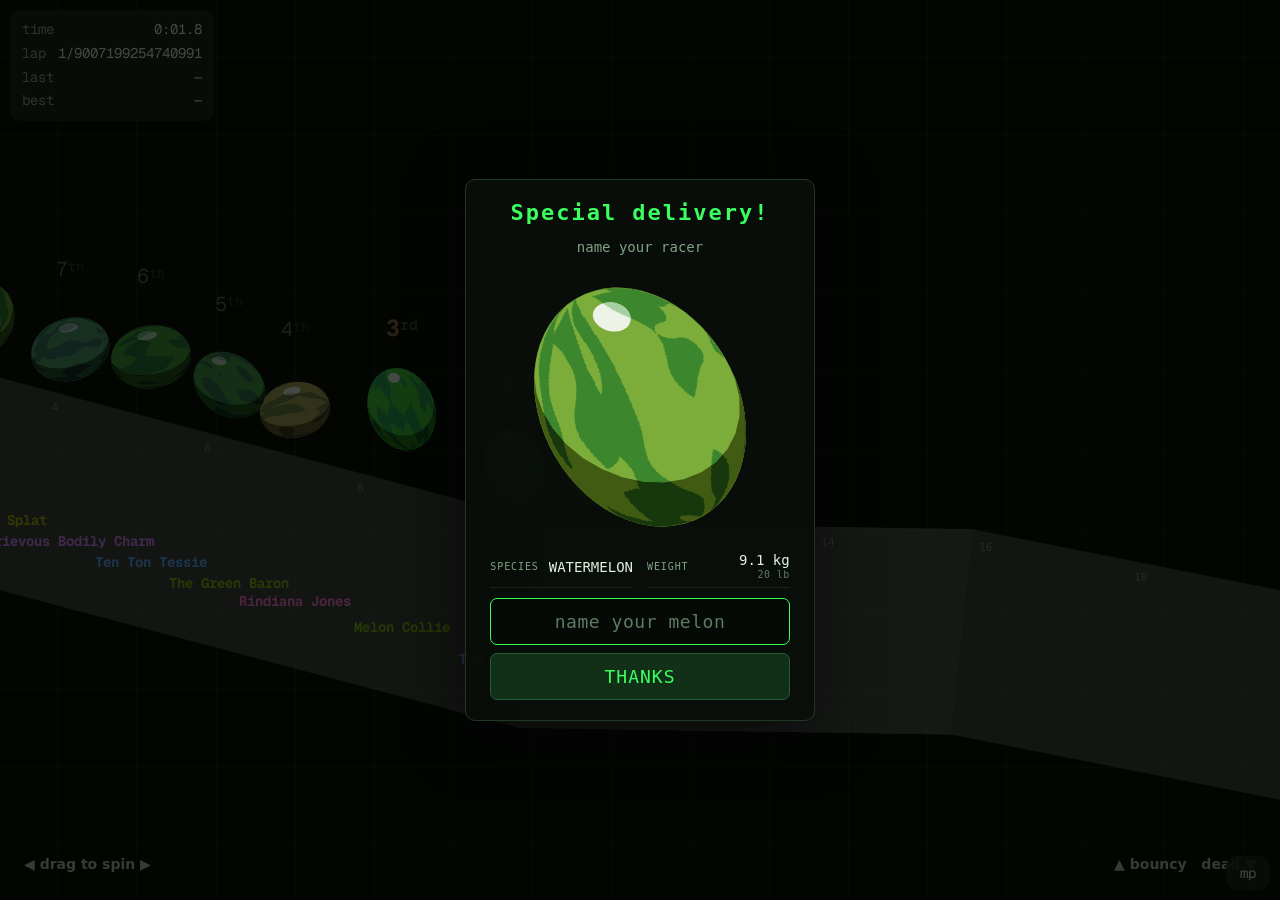
==== index.html @ 200ed96b "Add files via upload" ====
<!DOCTYPE html>
<html lang="en">
<head>
  <meta charset="UTF-8" />
  <meta name="viewport" content="width=device-width, initial-scale=1.0, maximum-scale=1.0, user-scalable=no, viewport-fit=cover" />
  <meta name="theme-color" content="#000000" />
  <title>Fast Fruit</title>
  <meta name="description" content="A physics racing game about melons, momentum, and arriving at the wrong angle. Race the pack, smash spectacularly, beat your friends' ghosts." />

  <!-- LAUNCH TODO: replace SITE_URL below with your deployed URL
       (e.g. https://yourname.github.io/fast-fruit/) in all og:/twitter: tags.
       Preview images MUST be absolute URLs or messengers ignore them. -->
  <meta property="og:type" content="website" />
  <meta property="og:title" content="Fast Fruit" />
  <meta property="og:description" content="Melon racing with real physics. Hold to roll. Try not to explode. Beat my ghost." />
  <meta property="og:url" content="SITE_URL/" />
  <meta property="og:image" content="SITE_URL/icons/og.png" />
  <meta property="og:image:width" content="1200" />
  <meta property="og:image:height" content="630" />
  <meta name="twitter:card" content="summary_large_image" />
  <meta name="twitter:title" content="Fast Fruit" />
  <meta name="twitter:description" content="Melon racing with real physics. Beat my ghost." />
  <meta name="twitter:image" content="SITE_URL/icons/og.png" />

  <link rel="icon" href="favicon.svg" type="image/svg+xml" />
  <link rel="apple-touch-icon" href="icons/icon-192.png" />
  <script>
    // PWA dressing only when actually served: on file:// the manifest
    // fetch trips CORS (origin null) and logs a console error, and
    // service workers can't register anyway. file:// must run CLEAN.
    if (location.protocol !== 'file:') {
      const l = document.createElement('link');
      l.rel = 'manifest'; l.href = 'manifest.webmanifest';
      document.head.appendChild(l);
    }
  </script>
  <link rel="preconnect" href="https://fonts.googleapis.com" />
  <link rel="preconnect" href="https://fonts.gstatic.com" crossorigin />
  <link href="https://fonts.googleapis.com/css2?family=Geist+Mono:wght@400;700&display=swap" rel="stylesheet" />
  <link rel="stylesheet" href="styles.css" />
</head>
<body>
  <canvas id="game"></canvas>

  <!-- HUD: read-only telemetry. Renderer never touches this; hud.js owns it. -->
  <div id="hud" aria-hidden="true">
    <div class="hud-row"><span class="hud-label">time</span><span id="hud-time">0:00.0</span></div>
    <div class="hud-row cockpit-only"><span class="hud-label">dist</span><span id="hud-dist">0.0 m</span></div>
    <div class="hud-row cockpit-only"><span class="hud-label">speed</span><span id="hud-speed">0.0</span></div>
    <div class="hud-row cockpit-only"><span class="hud-label">spin</span><span id="hud-spin">0.0</span></div>
    <div class="hud-row cockpit-only"><span class="hud-label">impact</span><span id="hud-impact">—</span></div>
    <div class="hud-row cockpit-only"><span class="hud-label">vs bot</span><span id="hud-bot">—</span></div>
    <div class="hud-row"><span class="hud-label">lap</span><span id="hud-lap">—</span></div>
    <div class="hud-row"><span class="hud-label">last</span><span id="hud-last">—</span></div>
    <div class="hud-row"><span class="hud-label">best</span><span id="hud-best">—</span></div>
  </div>

  <!-- Debug tuning panel mounts here; built by debug.js from CONFIG schema -->
  <div id="debug-root"></div>

  <!-- Quick respawn: back to track start -->

  <!-- Touch hint, fades after first input -->
  <div id="touch-hint">
    <span class="hint-left">◀ drag to spin ▶</span>
    <span class="hint-right">▲ bouncy &nbsp; dead ▼</span>
  </div>

  <!-- Classic scripts, no modules: load order IS the dependency order. -->
  <script src="js/type.js"></script>
  <script src="js/devtools.js"></script>
  <script src="js/dmath.js"></script>
  <script src="js/config.js"></script>
  <script src="js/fruits.js"></script>
  <script src="js/state.js"></script>
  <script src="js/melon.js"></script>
  <script src="js/terrain.js"></script>
  <script src="js/strand.js"></script>
  <script src="js/slab.js"></script>
  <script src="js/tracks.js"></script>
  <script src="js/debris.js"></script>
  <script src="js/billboards.js"></script>
  <script src="js/boards.js"></script>
  <script src="js/events.js"></script>
  <script src="js/damage.js"></script>
  <script src="js/pilot.js"></script>
  <script src="js/physics.js"></script>
  <script src="js/input.js"></script>
  <script src="js/palette.js"></script>
  <script src="js/pxfont.js"></script>
  <script src="js/oklab.js"></script>
  <script src="js/shading.js"></script>
  <!-- sky.js AFTER shading.js: the library's stops are solved at
       definition time through shading's own HSL converters, which
       is what makes the classic hours byte-identical. -->
  <script src="js/sky.js"></script>
  <!-- cloud.js AFTER sky.js and shading.js: the layer maps the sky's
       stated entries and shades under the one rig. -->
  <script src="js/cloud.js"></script>
  <script src="js/renderer.js"></script>
  <script src="js/studio.js"></script>
  <script src="js/hud.js"></script>
  <script src="js/debug.js"></script>
  <script src="js/names.js"></script>
  <script src="js/roster.js"></script>
  <script src="js/decals.js"></script>
  <script src="js/xp.js"></script>
  <script src="js/emote.js"></script>
  <script src="js/audio.js"></script>
  <script src="js/deaths.js"></script>
  <script src="js/ghost.js"></script>
  <script src="js/net.js"></script>
  <script src="js/webrtc.js"></script>
  <script src="js/autopilot.js"></script>
  <script src="js/exhibition.js"></script>
  <script src="js/racewatch.js"></script>
  <script src="js/ticker.js"></script>
  <script src="js/gridstart.js"></script>
  <script src="js/finishline.js"></script>
  <script src="js/cup.js"></script>
  <script src="js/resume.js"></script>
  <script src="js/flow.js"></script>
  <script src="js/editor.js"></script>
  <script src="js/main.js"></script>
  <script src="js/mp.js"></script>
<script>
  // PWA: offline play + home-screen install. Network-first, so deploys
  // are always fresh online; the cache only answers when offline.
  if ('serviceWorker' in navigator && location.protocol !== 'file:') {
    window.addEventListener('load', () => navigator.serviceWorker.register('sw.js').catch(() => {}));
  }
</script>
</body>
</html>
---- styles.css ----
/* ---------- SCREEN LANES ----------
   Fixed controls live in named lanes so nothing has to guess where
   anything else is. Two rules:

     PLAYER controls own the corners: HUD top-left, pause top-right,
     multiplayer bottom-right.

     DEV controls stack VERTICALLY down the left edge, beneath the
     HUD. Vertical is the important word: the old arrangement offset
     dev buttons horizontally from the right edge, so a button whose
     label changed width ('tune' -> 'close') could overlap its
     neighbour. A vertical stack is immune to label width.

   Because the lanes are declared once here, turning the dev gate on
   can never shift or cover a player control. */
:root {
  --lane-t: max(10px, env(safe-area-inset-top));
  --lane-r: max(10px, env(safe-area-inset-right));
  --lane-l: max(10px, env(safe-area-inset-left));
  --lane-b: max(10px, env(safe-area-inset-bottom));
  /* MEASURED, not guessed: hud.js publishes the real box (see
     publishHudBox). These are only the fallbacks for the first frame
     and for any build without the HUD. The cockpit toggle reveals
     extra telemetry rows, so a fixed 76px left the dev stack sitting
     underneath the taller HUD. */
  --hud-h: 76px;
  --hud-w: 128px;
  --dev-step: 40px;       /* vertical pitch of the dev stack */
  --dev-top: calc(var(--lane-t) + var(--hud-h));
}
/* ============================================================
   Fast Fruit — Stage 1
   The canvas is the game. Everything else is overlay chrome.
   ============================================================ */

:root {
  --panel-bg: rgba(20, 28, 18, 0.88);
  --panel-fg: #e8f2df;
  --panel-accent: #ff5d73;   /* watermelon flesh */
  --panel-dim: #93a689;
  --mono: "Geist Mono", ui-monospace, "SF Mono", Menlo, Consolas, monospace;
}

* { margin: 0; padding: 0; box-sizing: border-box; }

html, body {
  height: 100%;
  overflow: hidden;
  overscroll-behavior: none;
  background: #000000;
  font-family: system-ui, -apple-system, sans-serif;
}

/* The game surface. touch-action: none is load-bearing:
   without it, mobile browsers steal our pointer events for scrolling. */
#game {
  position: fixed;
  inset: 0;
  width: 100%;
  height: 100%;
  display: block;
  touch-action: none;
  -webkit-user-select: none;
  user-select: none;
  -webkit-tap-highlight-color: transparent;
}

/* ---------- HUD (top-left telemetry) ---------- */
#hud {
  position: fixed;
  top: max(10px, env(safe-area-inset-top));
  left: max(10px, env(safe-area-inset-left));
  padding: 8px 12px;
  background: var(--panel-bg);
  color: var(--panel-fg);
  border-radius: 10px;
  font-family: var(--mono);
  font-size: var(--fs-body);
  line-height: 1.7;
  pointer-events: none;
  min-width: 128px;
}
.hud-row { display: flex; justify-content: space-between; gap: 12px; }
.hud-label { color: var(--panel-dim); }
#hud-impact { color: var(--panel-accent); }

/* ---------- Touch hint ---------- */
#touch-hint {
  position: fixed;
  inset: 0;
  display: flex;
  align-items: flex-end;
  justify-content: space-between;
  padding: 0 24px calc(28px + env(safe-area-inset-bottom));
  pointer-events: none;
  color: rgba(255, 255, 255, 0.75);
  font-size: var(--fs-body);
  font-weight: 600;
  text-shadow: 0 1px 3px rgba(0,0,0,0.4);
  transition: opacity 0.6s ease;
}
#touch-hint.hidden { opacity: 0; }

/* ---------- Respawn button ---------- */
#respawn-btn {
  position: fixed;
  top: max(10px, env(safe-area-inset-top));
  left: 50%;
  transform: translateX(-50%);
  z-index: 10;
  background: var(--panel-bg);
  color: var(--panel-fg);
  border: none;
  border-radius: 10px;
  padding: 8px 16px;
  font-size: var(--fs-lead);
  line-height: 1;
  cursor: pointer;
  -webkit-tap-highlight-color: transparent;
}
#respawn-btn:active { color: var(--panel-accent); }

/* ---------- Shader Studio (dev) ---------- */
/* Bottom-left: the only empty corner (HUD top-left, toggles top-right,
   multiplayer bottom-right). At right:56px this dev button sat ON TOP
   of the tune panel's controls with z-index 30 winning every tap. */
#studio-btn {
  position: fixed;
  top: calc(var(--dev-top) + var(--dev-step) * 2);
  left: var(--lane-l);
  z-index: 30;
  background: var(--panel-bg, #161616);
  color: #ddd;
  border: none;
  border-radius: 10px;
  padding: 7px 10px;
  font-size: var(--fs-body);
  cursor: pointer;
}
#studio-btn.active { outline: 1px solid #00ff00; }
#studio-canvas {
  position: fixed;
  inset: 0;
  z-index: 24;
}
#studio-panels {
  position: fixed;
  top: 52px;
  left: 8px;
  right: 8px;
  bottom: 8px;
  z-index: 26;
  display: flex;
  justify-content: space-between;
  gap: 8px;
  pointer-events: none;
}
#studio-panels .studio-panel {
  width: 330px;
  overflow-y: auto;
  pointer-events: auto;
  background: rgba(12, 12, 12, 0.92);
  border: 1px solid #2a2a2a;
  border-radius: 12px;
  padding: 10px;
  font-family: var(--mono);
  font-size: var(--fs-label);
  color: #ccc;
}
#studio-tabs { display: none; }
/* Portrait / narrow: one panel, switched by tab, so the stage survives */
@media (orientation: portrait), (max-width: 860px) {
  #studio-panels {
    flex-direction: column;
    align-items: stretch;
  }
  #studio-tabs {
    display: flex;
    gap: 6px;
    pointer-events: auto;
    margin-bottom: 6px;
  }
  #studio-tabs button {
    flex: 1;
    background: #161616;
    color: var(--c-dim);
    border: 1px solid #2a2a2a;
    border-radius: 8px;
    padding: 6px;
    font-family: var(--mono);
    font-size: var(--fs-label);
  }
  #studio-tabs button.on { background: #223; color: var(--c-accent); }
  #studio-panels .studio-panel { width: auto; flex: 1; }
  #studio-panels[data-tab="left"] #studio-panel-right { display: none; }
  #studio-panels[data-tab="right"] #studio-panel-left { display: none; }
}
#studio-panels .studio-head {
  display: flex;
  flex-wrap: wrap;
  gap: 6px;
  align-items: center;
  color: #fff;
  margin-bottom: 8px;
}
#studio-panels .studio-head button {
  background: #222;
  color: var(--c-accent);
  border: 1px solid #333;
  border-radius: 6px;
  padding: 3px 8px;
  font-family: var(--mono);
  font-size: var(--fs-micro);
  cursor: pointer;
}
#studio-panels .studio-group { margin: 10px 0 4px; }
#studio-panels .studio-group-title {
  color: #888;
  letter-spacing: 0.12em;
  font-size: var(--fs-micro);
  margin-bottom: 4px;
  text-transform: uppercase;
}
#studio-panels .studio-row {
  display: flex;
  align-items: center;
  justify-content: space-between;
  gap: 8px;
  padding: 2px 0;
}
#studio-panels .studio-row > span:first-child { flex: 0 0 92px; }
#studio-panels .studio-slider { display: flex; align-items: center; gap: 5px; flex: 1; }
#studio-panels .studio-slider input[type=range] { flex: 1; accent-color: var(--c-accent); }
#studio-panels .studio-val { width: 34px; text-align: right; color: var(--c-dim); }
#studio-panels select, #studio-panels input[type=checkbox] { accent-color: var(--c-accent); }

/* Dual-handle range: one bar per channel, handles may cross */
#studio-panels .dual-wrap {
  display: flex;
  align-items: center;
  gap: 5px;
  flex: 1;
}
#studio-panels .dual-track {
  position: relative;
  flex: 1;
  height: 18px;
  cursor: pointer;
}
#studio-panels .dual-track::before {
  content: '';
  position: absolute;
  left: 0; right: 0; top: 8px;
  height: 3px;
  background: #2c2c2c;
  border-radius: 2px;
}
#studio-panels .dual-span {
  position: absolute;
  top: 8px;
  height: 3px;
  background: #00ff00;
  opacity: 0.75;
  border-radius: 2px;
}
#studio-panels .dual-h {
  position: absolute;
  top: 3px;
  width: 13px;
  height: 13px;
  margin-left: -6.5px;
  border-radius: 50%;
  background: #e8e8e8;
  border: 1px solid #111;
}
#studio-panels .dual-h.hi { background: #00ff00; }
#studio-panels .dual-num {
  width: 44px;
  background: #0e0e0e;
  color: var(--c-dim);
  border: 1px solid #2a2a2a;
  border-radius: 4px;
  font-family: var(--mono);
  font-size: var(--fs-micro);
  padding: 2px 3px;
  text-align: center;
}

/* Palette grid: two rows (A / B) x n columns, values beside colours */
#studio-panels .studio-row-wide {
  display: block;
}
#studio-panels .studio-row-wide > span:first-child { display: none; }
#studio-panels .pal-grid {
  display: grid;
  gap: 3px;
  overflow-x: auto;
  padding-bottom: 2px;
}
#studio-panels .pal-cell {
  background: #161616;
  border-radius: 5px;
  padding: 3px;
}
#studio-panels .pal-swatch {
  height: 26px;
  border-radius: 3px;
  font-size: var(--fs-micro);
  line-height: 26px;
  text-align: center;
  color: rgba(0, 0, 0, 0.5);
  font-family: var(--mono);
  cursor: pointer;
}
#studio-panels .pal-swatch:hover { outline: 1px solid #0f0; }
#studio-panels .pal-fields {
  display: flex;
  flex-direction: column;
  gap: 1px;
  margin-top: 3px;
}
#studio-panels .pal-field {
  display: flex;
  align-items: center;
  gap: 3px;
  font-size: var(--fs-micro);
}
#studio-panels .pal-field i {
  color: #777;
  font-style: normal;
  width: 12px;
}
#studio-panels .pal-field b { color: #666; font-weight: 400; }
#studio-panels .pal-field.ro { opacity: 0.75; }
#studio-panels .pal-field input {
  width: 100%;
  min-width: 0;
  background: #0e0e0e;
  color: var(--c-dim);
  border: 1px solid #2a2a2a;
  border-radius: 3px;
  font-family: var(--mono);
  font-size: var(--fs-micro);
  padding: 1px 2px;
  cursor: ns-resize;
}
#studio-panels select.studio-slot {
  flex: 1;
  background: #1a1a1a;
  color: var(--c-dim);
  border: 1px solid #333;
  border-radius: 5px;
  font-family: var(--mono);
  font-size: var(--fs-label);
}

/* ---------- Naming ceremony ---------- */
/* The naming ceremony's card RETIRED from this file (2026-08-14):
   it is now the 'naming' flow screen, built from the same components
   as the start screen and styled by flow.js's own CSS. The block that
   was here predated type.js — #111 panels, #fff titles, #9a9a9a
   labels and a pink keep button — and was the last unmigrated surface
   in the interface. */

/* ---------- Daily button ---------- */
#daily-btn {
  position: fixed;
  top: max(10px, env(safe-area-inset-top));
  left: calc(50% + 34px);
  z-index: 10;
  background: var(--panel-bg);
  color: var(--panel-fg);
  border: none;
  border-radius: 10px;
  padding: 8px 12px;
  font-family: var(--mono);
  font-size: var(--fs-body);
  cursor: pointer;
}
#daily-btn.active { color: var(--panel-accent); }

/* ---------- Ghost banner + challenge button ---------- */
#ghost-banner {
  display: none;
  position: fixed;
  top: calc(var(--lane-t) + 46px);
  left: 50%;
  transform: translateX(-50%);
  background: var(--panel-bg);
  color: var(--panel-fg);
  border-radius: 10px;
  padding: 7px 14px;
  font-family: var(--mono);
  font-size: var(--fs-body);
  z-index: 9;
  pointer-events: none;
}
#challenge-btn {
  display: none;
  position: fixed;
  bottom: calc(max(12px, env(safe-area-inset-bottom)) + 44px);
  left: 50%;
  transform: translateX(-50%);
  background: var(--panel-accent);
  color: #1a1a1a;
  border: none;
  border-radius: 10px;
  padding: 10px 16px;
  font-family: var(--mono);
  font-size: var(--fs-body);
  font-weight: 700;
  cursor: pointer;
  z-index: 9;
}

/* ---------- Death overlay ---------- */
#death-overlay {
  position: fixed;
  top: 26%;
  left: 50%;
  transform: translate(-50%, -50%) scale(0.94);
  text-align: center;
  font-family: var(--mono);
  color: #fff;
  z-index: 8;
  pointer-events: none;
  opacity: 0;
  transition: opacity 0.18s ease-out, transform 0.18s ease-out;
}
#death-overlay.show {
  opacity: 1;
  transform: translate(-50%, -50%) scale(1);
}
#death-overlay .death-title {
  font-size: var(--fs-hero);
  font-weight: 400;
  letter-spacing: 0.06em;
  text-shadow: 0 0 18px rgba(255, 71, 87, 0.55);
}
#death-overlay .death-sub {
  margin-top: 8px;
  font-size: var(--fs-body);
  color: rgba(255, 255, 255, 0.75);
}
/* The coach line: green, because it speaks for the flare (green is
   the up-stick's colour on the thumbstick ring and the splat
   predictor). Quieter than the headline — advice, not verdict. */
#death-overlay .death-coach {
  margin-top: 10px;
  font-size: var(--fs-body);
  letter-spacing: 0.08em;
  color: rgba(92, 235, 110, 0.9);
  text-shadow: 0 0 14px rgba(92, 235, 110, 0.35);
}

/* ---------- Clean mode / cockpit toggle ---------- */
#cockpit-toggle {
  position: fixed;
  top: calc(var(--dev-top) + var(--dev-step));
  left: var(--lane-l);
  right: auto;
  z-index: 10;
  background: var(--panel-bg);
  color: var(--panel-dim);
  border: none;
  border-radius: 10px;
  padding: 8px 12px;
  font-family: var(--mono);
  font-size: var(--fs-body);
  cursor: pointer;
}
body.clean .cockpit-only { display: none; }
body.clean #debug-root { display: none; }

/* ---------- Sound toggle ---------- */
/* Retired (sound is a pause-screen setting). Rule kept for a build
   that wants the old chrome; parked in the dev lane so it cannot
   collide with the pause button if it ever returns. */
#snd-toggle {
  position: fixed;
  top: calc(var(--dev-top) + var(--dev-step) * 3);
  left: var(--lane-l);
  right: auto;
  z-index: 10;
  background: var(--panel-bg);
  color: var(--panel-fg);
  border: none;
  border-radius: 10px;
  padding: 8px 12px;
  font-family: var(--mono);
  font-size: var(--fs-body);
  cursor: pointer;
}

/* ---------- Post-race sponsor line ---------- */
#sponsor-line {
  display: none;
  position: fixed;
  bottom: max(12px, env(safe-area-inset-bottom));
  left: 50%;
  transform: translateX(-50%);
  max-width: min(92vw, 640px);
  padding: 8px 14px;
  background: var(--panel-bg);
  color: var(--panel-fg);
  border-radius: 10px;
  font-family: var(--mono);
  font-size: var(--fs-body);
  text-align: center;
  z-index: 9;
}
#sponsor-line .sponsor-label { color: var(--panel-dim); }
#sponsor-line a { color: var(--panel-accent); text-decoration: none; }
#sponsor-line a:active { text-decoration: underline; }

/* ---------- Multiplayer panel ---------- */
#mp-root {
  position: fixed;
  bottom: max(10px, env(safe-area-inset-bottom));
  right: max(10px, env(safe-area-inset-right));
  z-index: 11;
  font-family: var(--mono);
  font-size: var(--fs-body);
}
#mp-toggle {
  display: block;
  margin-left: auto;
  background: var(--panel-bg);
  color: var(--panel-fg);
  border: none;
  border-radius: 10px;
  padding: 8px 14px;
  font: inherit;
  cursor: pointer;
}
#mp-panel {
  margin-top: 8px;
  background: var(--panel-bg);
  color: var(--panel-fg);
  border-radius: 12px;
  padding: 12px 14px;
  width: min(320px, calc(100vw - 24px));
  max-height: 60vh;
  overflow-y: auto;
}
#mp-panel.collapsed { display: none; }
.mp-status { color: var(--panel-accent); margin-bottom: 8px; }
.mp-row { display: flex; gap: 6px; flex-wrap: wrap; }
.mp-row button, #mp-panel .mp-primary, .mp-codebox button {
  background: rgba(255,255,255,0.12);
  color: var(--panel-fg);
  border: none;
  border-radius: 8px;
  padding: 8px 10px;
  font: inherit;
  cursor: pointer;
}
#mp-panel .mp-primary {
  display: block;
  width: 100%;
  margin-top: 10px;
  background: var(--panel-accent);
  color: #1a1a1a;
  font-weight: 700;
}
.mp-codebox { margin-top: 10px; }
.mp-label { color: var(--panel-dim); margin-bottom: 4px; }
.mp-codebox textarea {
  width: 100%;
  height: 56px;
  background: rgba(0,0,0,0.35);
  color: var(--panel-fg);
  border: 1px solid rgba(255,255,255,0.15);
  border-radius: 8px;
  font: inherit;
  font-size: var(--fs-micro);
  padding: 6px;
  resize: vertical;
}
.mp-codebox button { margin-top: 4px; }

/* ---------- Debug tuning panel ---------- */
#debug-root {
  position: fixed;
  top: var(--dev-top);
  left: var(--lane-l);
  right: auto;
  z-index: 10;
  font-family: var(--mono);
  font-size: var(--fs-body);
}

.debug-toggle {
  display: block;
  margin-left: auto;
  background: var(--panel-bg);
  color: var(--panel-fg);
  border: none;
  border-radius: 10px;
  padding: 8px 14px;
  font: inherit;
  cursor: pointer;
}

.debug-panel {
  margin-top: 8px;
  background: var(--panel-bg);
  color: var(--panel-fg);
  border-radius: 12px;
  padding: 12px 14px;
  width: min(280px, calc(100vw - 24px));
  max-height: calc(100vh - 120px);
  overflow-y: auto;
  -webkit-overflow-scrolling: touch;
}
.debug-panel.collapsed { display: none; }

.debug-group-title {
  color: var(--panel-dim);
  text-transform: uppercase;
  letter-spacing: 0.08em;
  font-size: var(--fs-micro);
  margin: 10px 0 4px;
}
.debug-group-title:first-child { margin-top: 0; }

.debug-row { margin-bottom: 8px; }
.debug-row label {
  display: flex;
  justify-content: space-between;
  margin-bottom: 2px;
}
.debug-row .val { color: var(--panel-accent); }

.debug-row input[type="range"] {
  width: 100%;
  accent-color: var(--panel-accent);
  touch-action: manipulation; /* sliders may pan, but not zoom */
}

.debug-actions {
  display: flex;
  gap: 8px;
  margin-top: 12px;
}
.debug-actions button {
  flex: 1;
  background: rgba(255, 255, 255, 0.12);
  color: var(--panel-fg);
  border: none;
  border-radius: 8px;
  padding: 8px 0;
  font: inherit;
  cursor: pointer;
}
.debug-actions button:active { background: rgba(255, 255, 255, 0.25); }
.debug-actions button.active {
  background: var(--panel-accent);
  color: #1a1a1a;
  font-weight: 700;
}
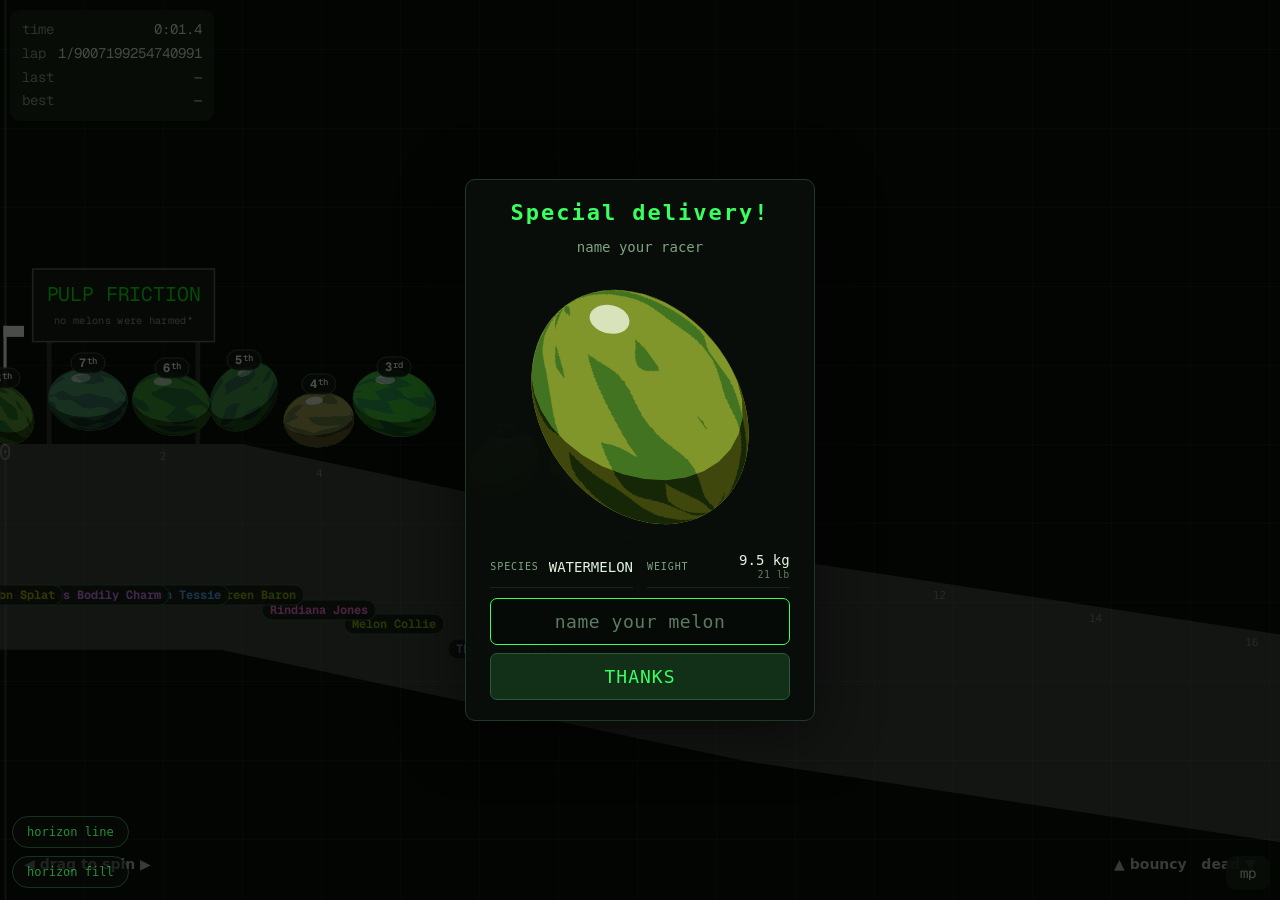
==== commit 24a55254: "Add files via upload" ====
--- a/index.html
+++ b/index.html
@@ -97,6 +97,10 @@
   <!-- cloud.js AFTER sky.js and shading.js: the layer maps the sky's
        stated entries and shades under the one rig. -->
   <script src="js/cloud.js"></script>
+  <!-- glass.js BEFORE renderer.js: the UI-glass layer's pure logic
+       (WCAG math, stick themes, tag style) that the renderer consumes. -->
+  <script src="js/glass.js"></script>
+  <script src="js/hud-toggles.js"></script>
   <script src="js/renderer.js"></script>
   <script src="js/studio.js"></script>
   <script src="js/hud.js"></script>
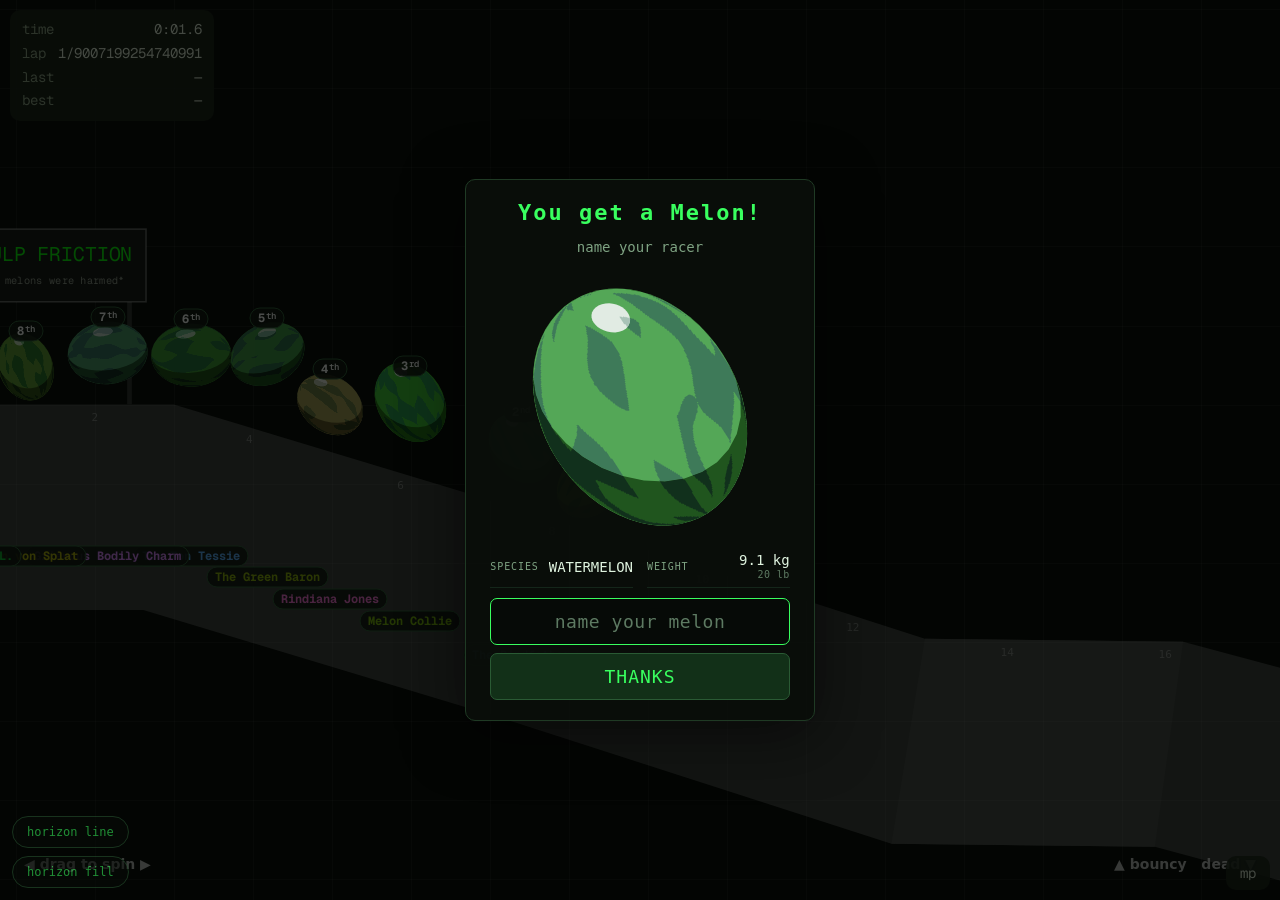
==== commit 1d887280: "Add files via upload" ====
--- a/index.html
+++ b/index.html
@@ -122,6 +122,9 @@
   <script src="js/gridstart.js"></script>
   <script src="js/finishline.js"></script>
   <script src="js/cup.js"></script>
+  <script src="js/session.js"></script>
+  <script src="js/skijump.js"></script>
+  <script src="js/partycup.js"></script>
   <script src="js/resume.js"></script>
   <script src="js/flow.js"></script>
   <script src="js/editor.js"></script>
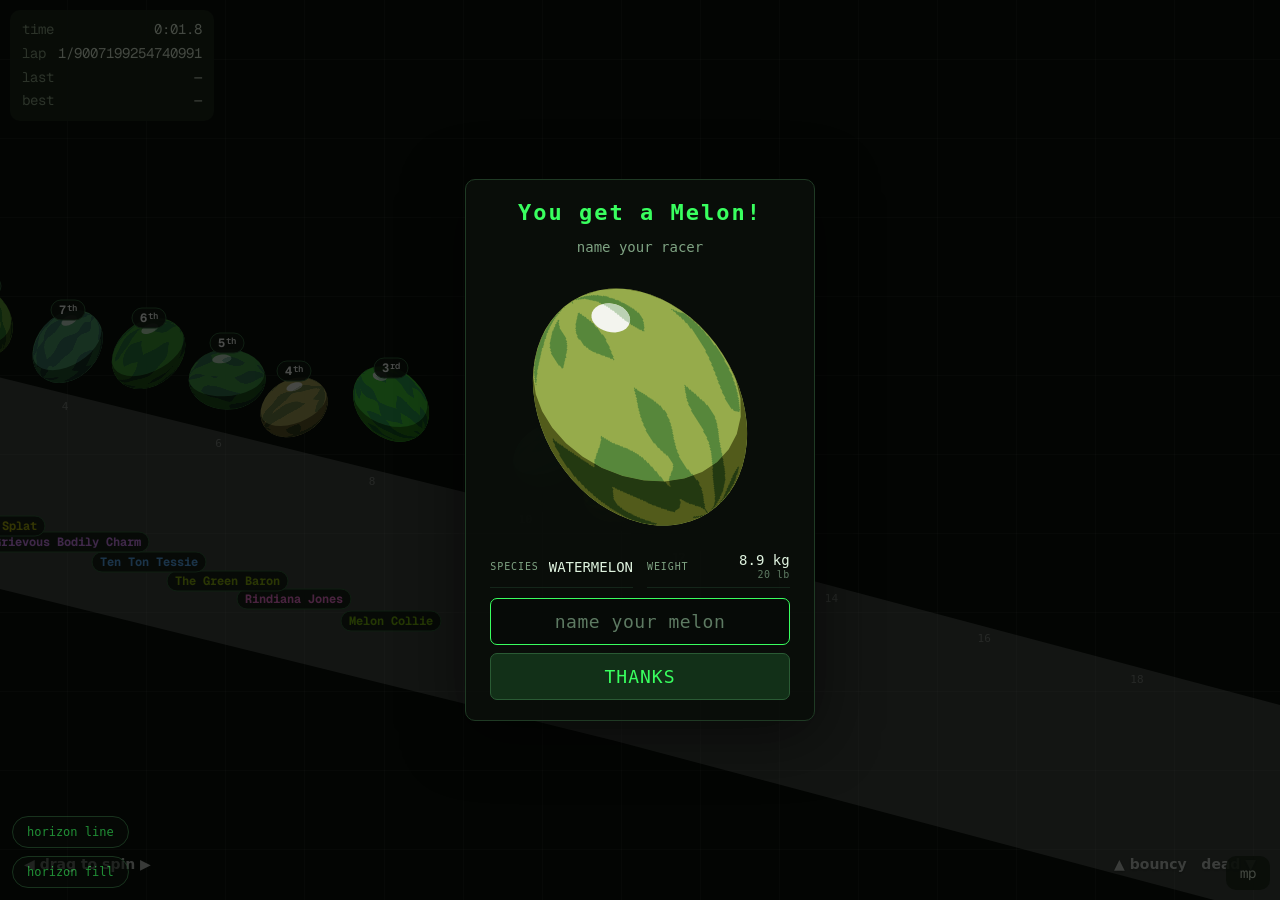
==== commit 15e9eeaa: "Add files via upload" ====
--- a/index.html
+++ b/index.html
@@ -123,9 +123,10 @@
   <script src="js/finishline.js"></script>
   <script src="js/cup.js"></script>
   <script src="js/session.js"></script>
+  <script src="js/partycup.js"></script>
   <script src="js/skijump.js"></script>
-  <script src="js/partycup.js"></script>
   <script src="js/resume.js"></script>
+  <script src="js/world.js"></script>
   <script src="js/flow.js"></script>
   <script src="js/editor.js"></script>
   <script src="js/main.js"></script>
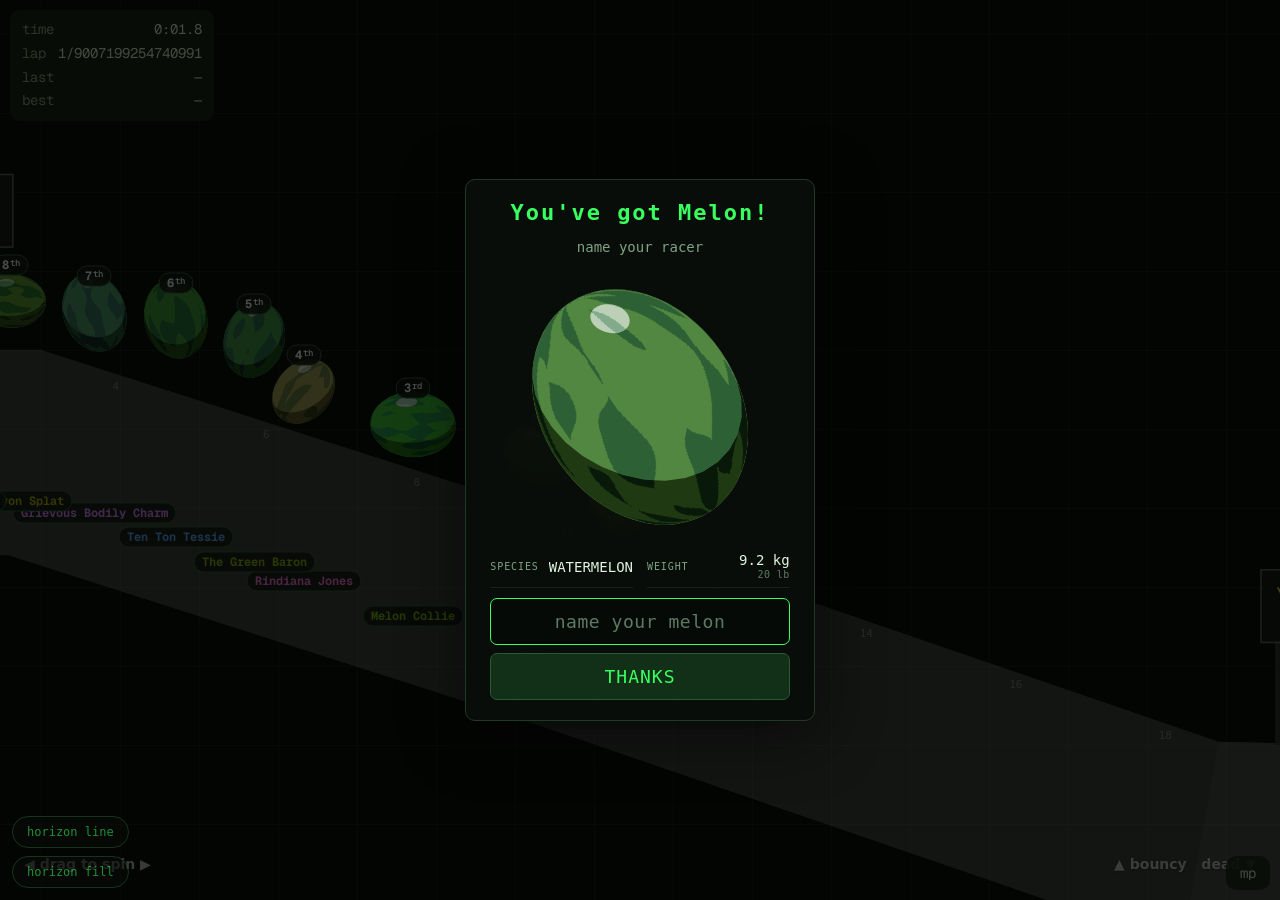
==== commit b97fecf8: "Add files via upload" ====
--- a/index.html
+++ b/index.html
@@ -78,6 +78,7 @@
   <script src="js/strand.js"></script>
   <script src="js/slab.js"></script>
   <script src="js/tracks.js"></script>
+  <script src="js/palette.js"></script>
   <script src="js/debris.js"></script>
   <script src="js/billboards.js"></script>
   <script src="js/boards.js"></script>
@@ -86,7 +87,6 @@
   <script src="js/pilot.js"></script>
   <script src="js/physics.js"></script>
   <script src="js/input.js"></script>
-  <script src="js/palette.js"></script>
   <script src="js/pxfont.js"></script>
   <script src="js/oklab.js"></script>
   <script src="js/shading.js"></script>
@@ -127,7 +127,12 @@
   <script src="js/skijump.js"></script>
   <script src="js/resume.js"></script>
   <script src="js/world.js"></script>
+  <script src="js/flow-lib.js"></script>
   <script src="js/flow.js"></script>
+  <script src="js/screen-finish.js"></script>
+  <script src="js/screen-menu.js"></script>
+  <script src="js/screen-rewards.js"></script>
+  <script src="js/screen-naming.js"></script>
   <script src="js/editor.js"></script>
   <script src="js/main.js"></script>
   <script src="js/mp.js"></script>
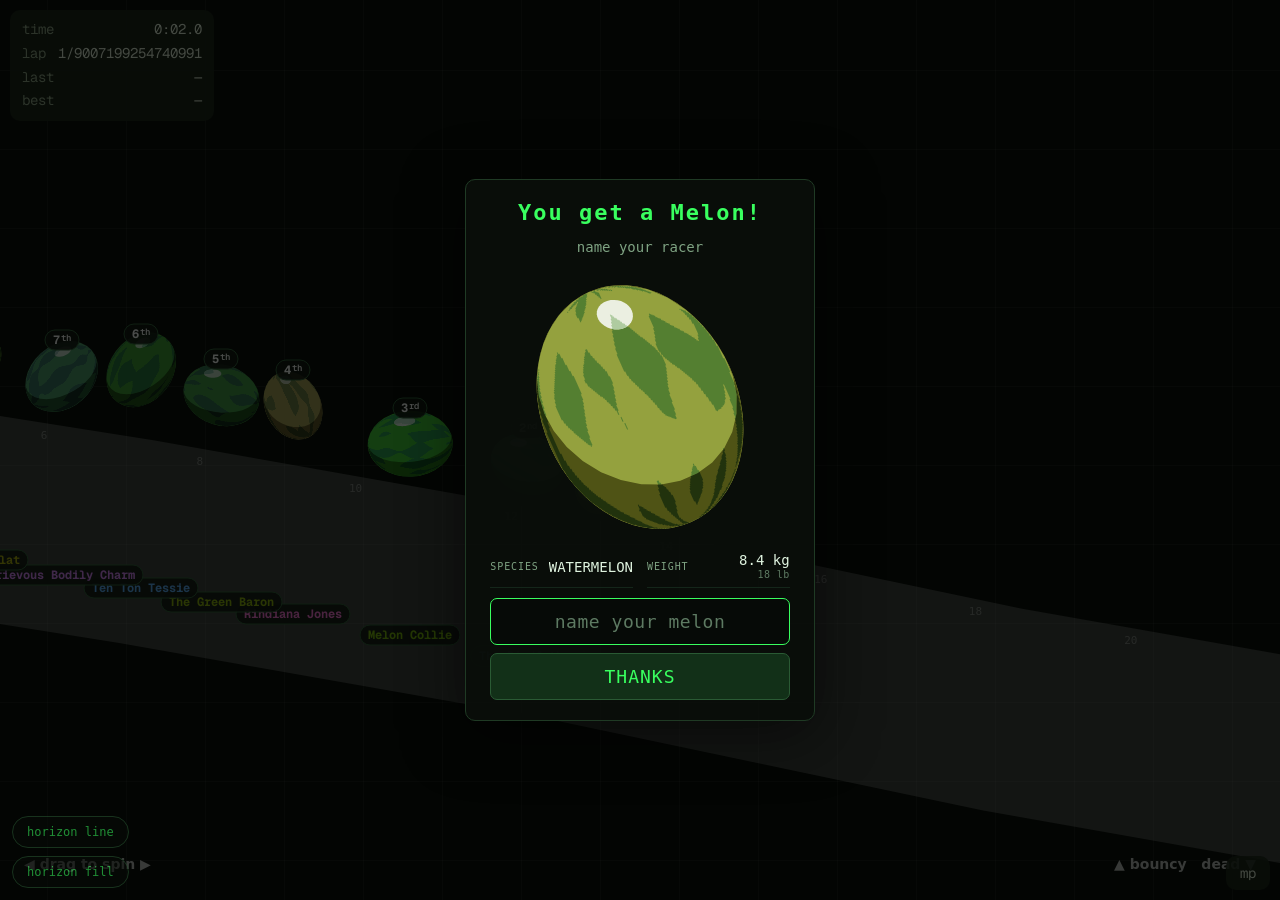
==== commit ec5f0cf5: "Add files via upload" ====
--- a/index.html
+++ b/index.html
@@ -125,6 +125,8 @@
   <script src="js/session.js"></script>
   <script src="js/partycup.js"></script>
   <script src="js/skijump.js"></script>
+  <script src="js/derby.js"></script>
+  <script src="js/spectate.js"></script>
   <script src="js/resume.js"></script>
   <script src="js/world.js"></script>
   <script src="js/flow-lib.js"></script>
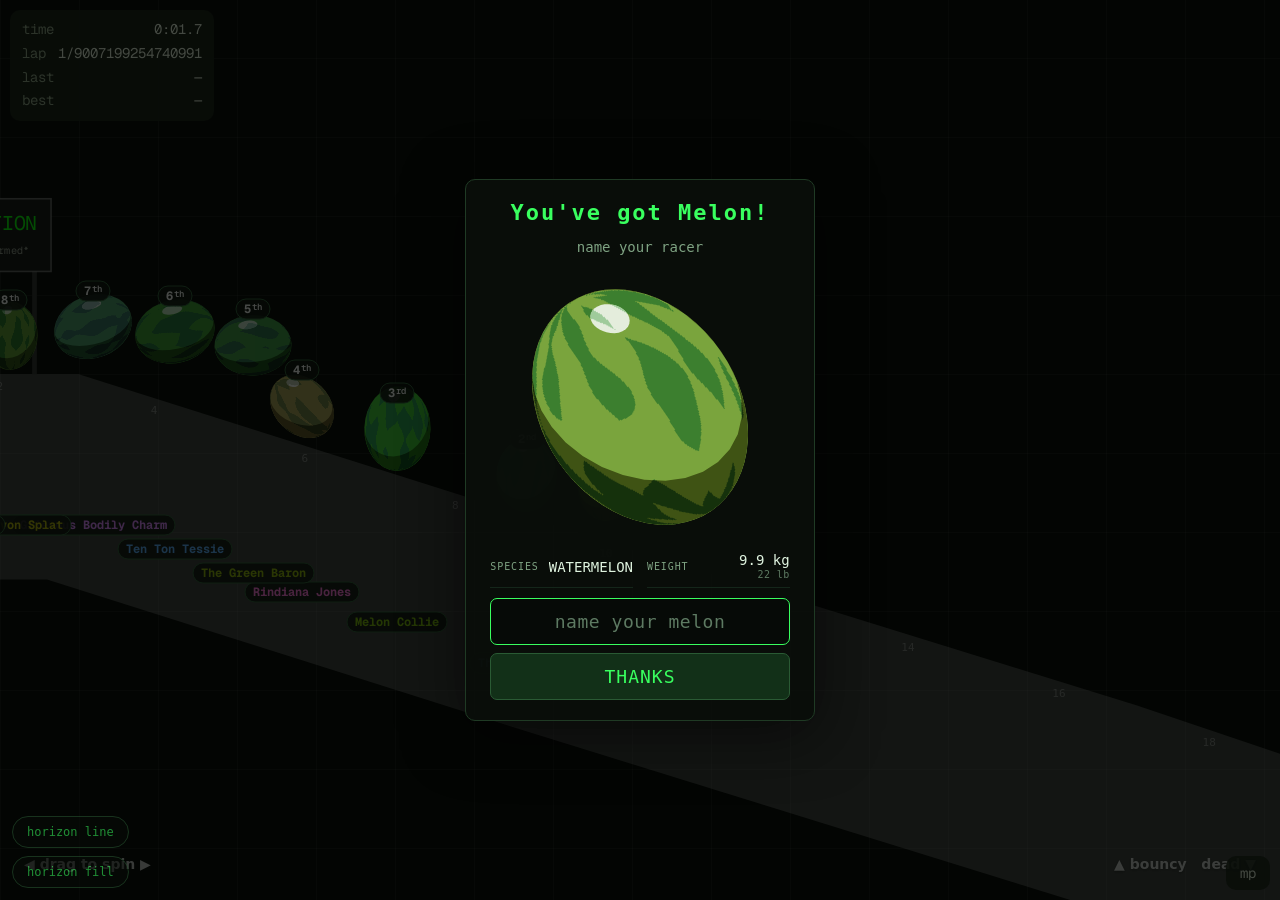
==== commit 54fc7d1d: "Add files via upload" ====
--- a/index.html
+++ b/index.html
@@ -71,7 +71,7 @@
   <script src="js/devtools.js"></script>
   <script src="js/dmath.js"></script>
   <script src="js/config.js"></script>
-  <script src="js/fruits.js"></script>
+  <script src="js/objects.js"></script>
   <script src="js/state.js"></script>
   <script src="js/melon.js"></script>
   <script src="js/terrain.js"></script>
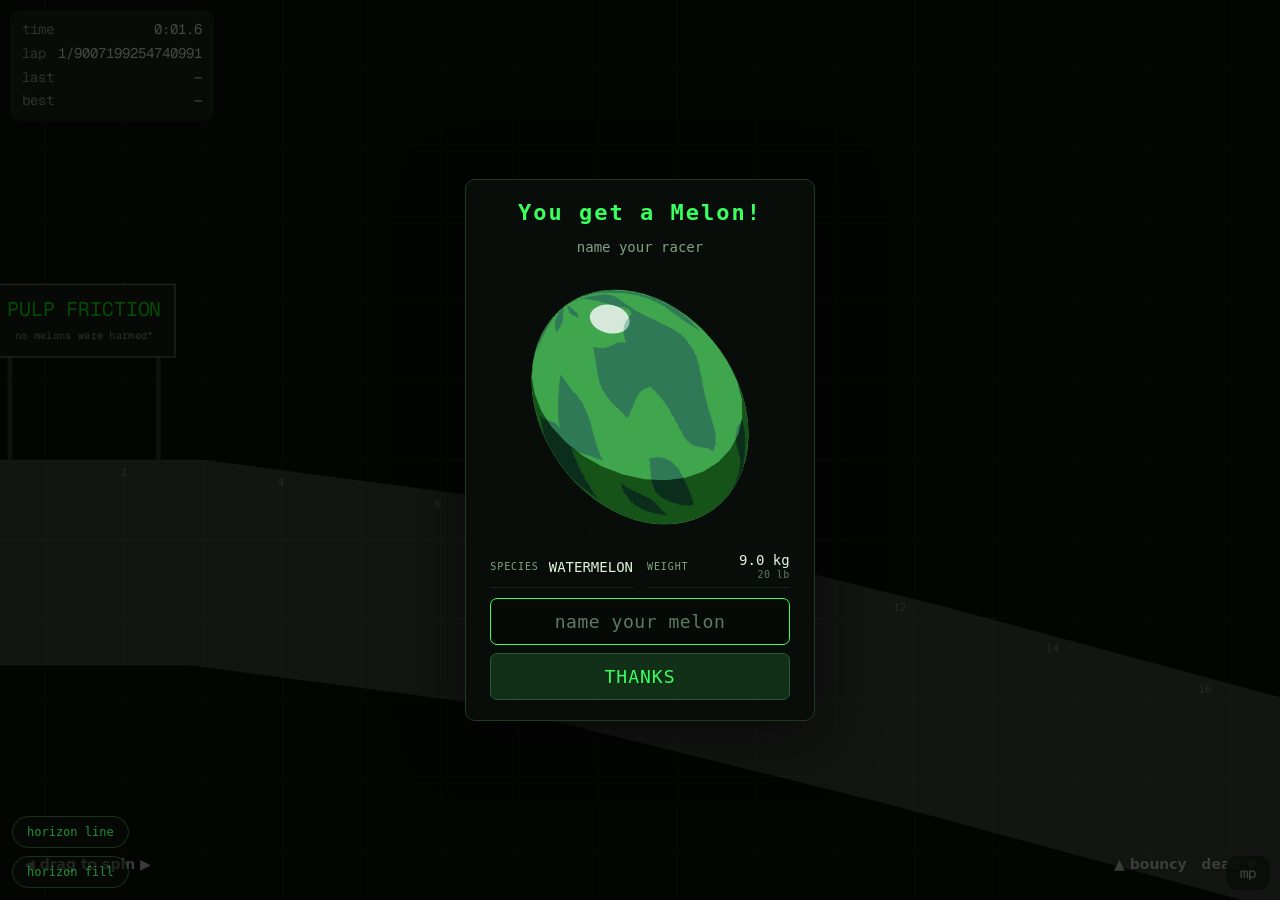
==== commit 36a756fd: "Add files via upload" ====
--- a/index.html
+++ b/index.html
@@ -101,6 +101,7 @@
        (WCAG math, stick themes, tag style) that the renderer consumes. -->
   <script src="js/glass.js"></script>
   <script src="js/hud-toggles.js"></script>
+  <script src="js/prints.js"></script>
   <script src="js/renderer.js"></script>
   <script src="js/studio.js"></script>
   <script src="js/hud.js"></script>
